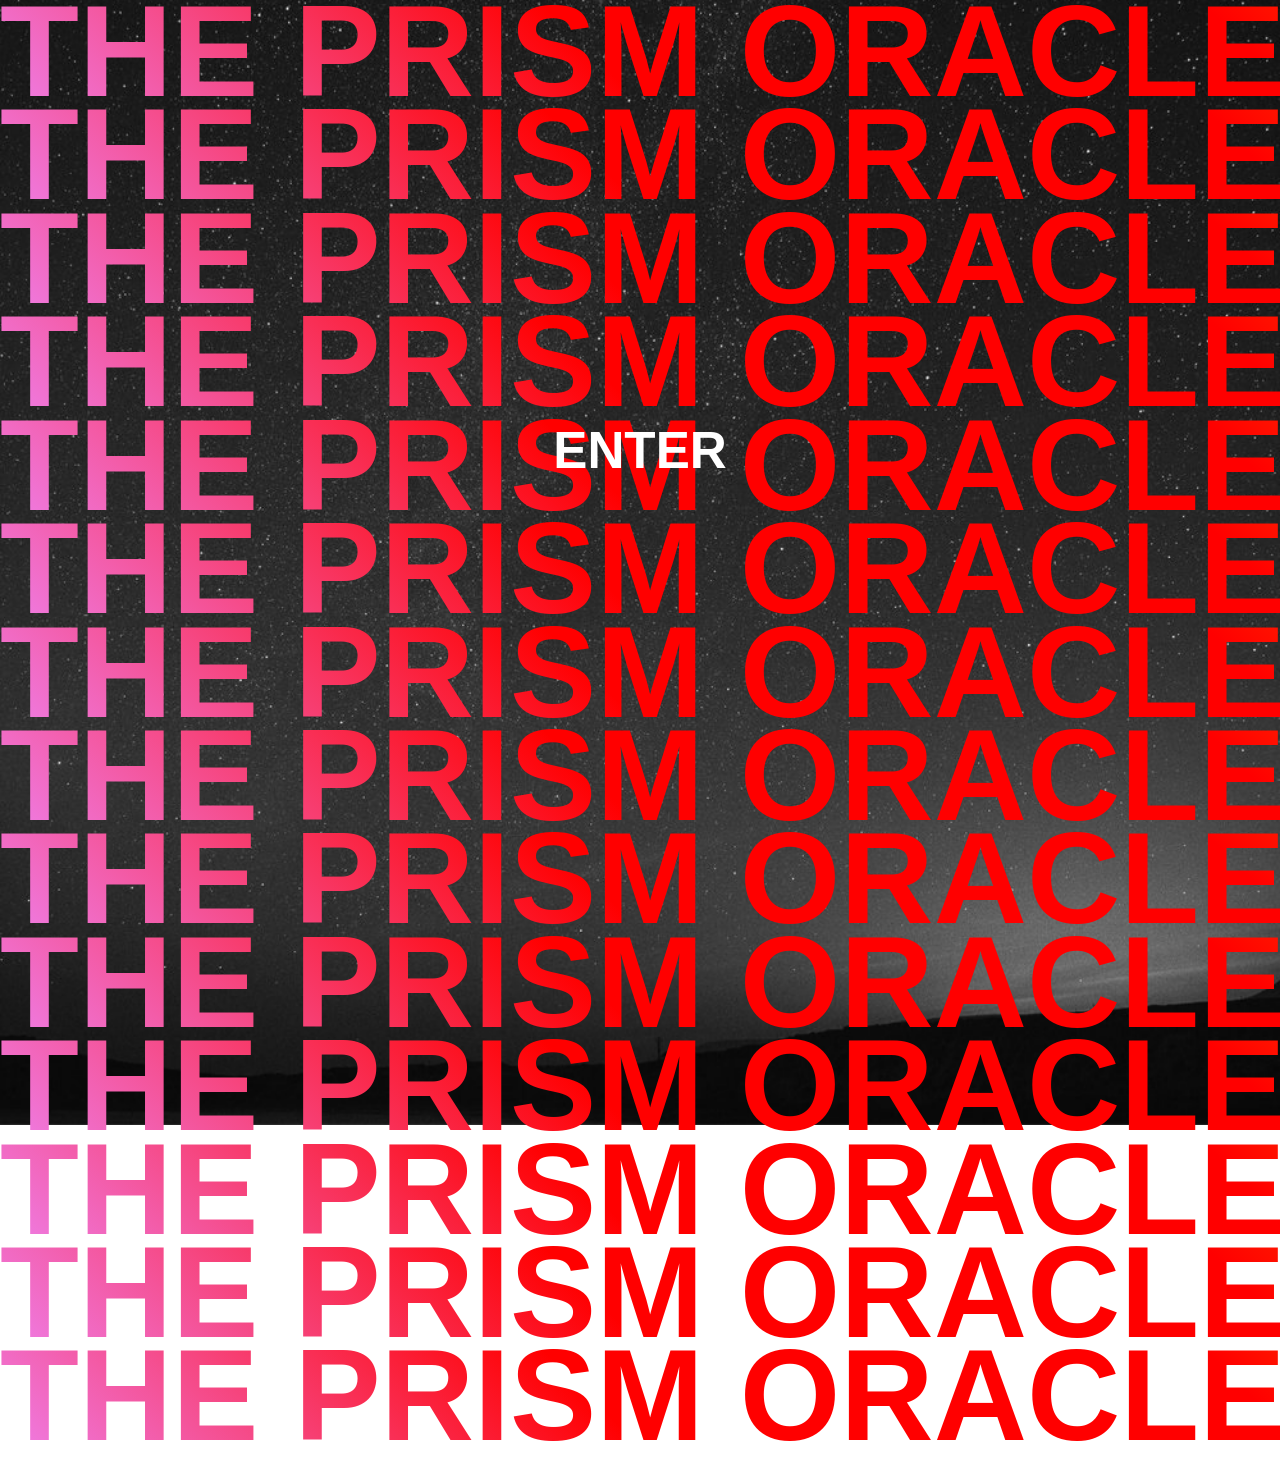
==== index.html @ 6ee27886 "Worked on a ton of stuff since last upload. Moved data to a second .js file, planned on making a sec" ====
<!DOCTYPE html>
<html>
        <head>
            <meta charset="utf-8" />
            <title>The Prism Oracle</title>
            <link rel="icon" href="">
            <link rel="stylesheet" type="text/css" href="./styles.css" />
            <script defer type="text/javascript" src="./src/index.js"></script>
        </head>
            <body>
                <h1 id = 'enter'> ENTER</h1>  
                    <div class = "tessellation-container">   
                        <div class = "scroll-column">
                            <div class="text-column"> 
                                <span class = "text-line">THE PRISM ORACLE</span>
                                <span class = "text-line">THE PRISM ORACLE</span>
                                <span class = "text-line">THE PRISM ORACLE</span>
                                <span class = "text-line">THE PRISM ORACLE</span>
                                <span class = "text-line">THE PRISM ORACLE</span>
                                <span class = "text-line">THE PRISM ORACLE</span>
                                <span class = "text-line">THE PRISM ORACLE</span>
                                <span class = "text-line">THE PRISM ORACLE</span>
                                <span class = "text-line">THE PRISM ORACLE</span>
                                <span class = "text-line">THE PRISM ORACLE</span>
                                <span class = "text-line">THE PRISM ORACLE</span>
                                <span class = "text-line">THE PRISM ORACLE</span>
                                <span class = "text-line">THE PRISM ORACLE</span>
                                <span class = "text-line">THE PRISM ORACLE</span>
                            </div>
                        </div>
                        
                    </div>
                                
                        
                    

                </div>
            </body>

</html>
---- styles.css ----
html, body {
    margin: 0;
    padding: 0;
    
}



body {
    font-family: Arial, Helvetica, sans-serif;
    background-color: white;
    
}


h1 {
    text-align: center;
    font-size: 4vw;
    color: white;
    padding: 0;
    position: fixed; /* or absolute */
    top: 50%; /* center vertically */
    left: 50%; /* center horizontally */
    transform: translate(-50%, -50%); /* perfect centering */
    z-index: 10;
    pointer-events: none;

}


* {
    margin: 0;
    padding: 0;
    box-sizing: border-box;
}
  

  
.text-line {
    width: 100%;
    white-space: nowrap;
    font-size: 10.1vw;
    line-height: .8;
    font-weight: bold;
    background: linear-gradient(45deg,violet,red, red, orange, yellow, green, blue, indigo, violet); /* cannoot figure out this last transition issue*/
    -webkit-background-clip: text;
    background-clip: text;
    color: transparent;
    background-size: 400% auto;  
    animation: rainbow 30s linear infinite;
    text-align: center;
    padding-top: 0;
    
}

@keyframes rainbow {
    0% { background-position: 0% 50% }
    100% { background-position: 400% 50% }
}



#night-sky {
    width: 100%;
    height: 125%;
    object-fit: cover;
    position: fixed;
    top: 0;
    left: 0;
    z-index: -2;  /*puts it behind other content */
}
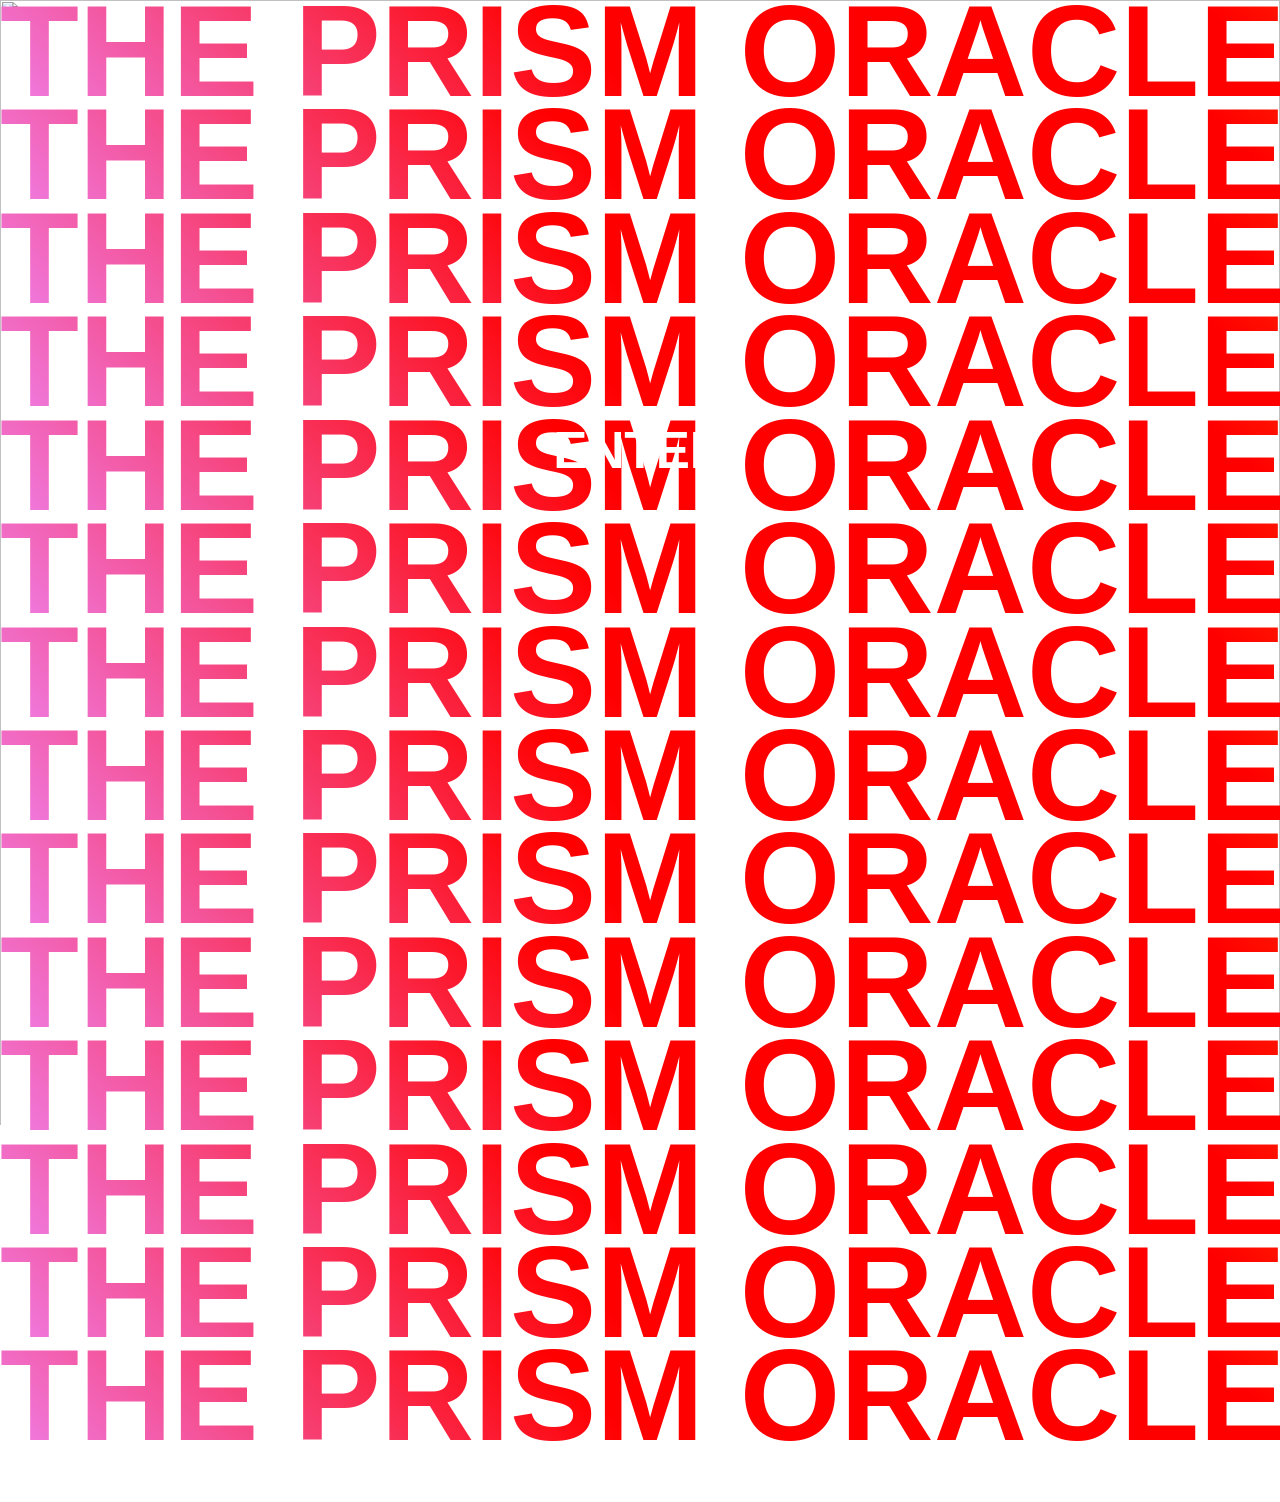
==== commit 74179160: "reorganized , again, my JSON database to accomodate images for each card, refactored my drawCard and" ====
--- a/index.html
+++ b/index.html
@@ -8,7 +8,10 @@
             <script defer type="text/javascript" src="./src/index.js"></script>
         </head>
             <body>
-                <h1 id = 'enter'> ENTER</h1>  
+                <div class="enter-container">
+                    <h1 id="enter">ENTER</h1>
+                    <button class="invisible-button" id="enter-button"></button>
+                </div>  
                     <div class = "tessellation-container">   
                         <div class = "scroll-column">
                             <div class="text-column"> 
@@ -30,7 +33,30 @@
                         </div>
                         
                     </div>
-                                
+                    <div class="spread-container">
+                        <div id="card-1" class="card">
+                            <img class="card-image">
+                            <div class="card-meaning"></div>
+                            <div class="color-meaning"></div>
+                        </div>
+                        
+                    </div>
+                    <div class="spread-container">
+                        <div id="card-2" class="card">
+                            <img class="card-image">
+                            <div class="card-meaning"></div>
+                            <div class="color-meaning"></div>
+                        </div>
+                        
+                    </div>
+                    <div class="spread-container">
+                        <div id="card-3" class="card">
+                            <img class="card-image">
+                            <div class="card-meaning"></div>
+                            <div class="color-meaning"></div>
+                        </div>
+                       
+                    </div>      
                         
                     
 
--- a/styles.css
+++ b/styles.css
@@ -10,24 +10,41 @@
 
 body {
     font-family: Arial, Helvetica, sans-serif;
-    background-color: white;
+    background-color: transparent;
     
 }
 
 
 h1 {
+    font-family: Impact, Haettenschweiler, 'Arial Narrow Bold', sans-serif;
+    
     text-align: center;
     font-size: 4vw;
     color: white;
     padding: 0;
-    position: fixed; /* or absolute */
-    top: 50%; /* center vertically */
-    left: 50%; /* center horizontally */
-    transform: translate(-50%, -50%); /* perfect centering */
-    z-index: 10;
-    pointer-events: none;
+    position: fixed; 
+    top: 50%; 
+    left: 50%; 
+    transform: translate(-50%, -50%);
+    z-index: 100;
 
 }
+
+
+.invisible-button {
+    position: fixed;
+    top: 50%;
+    left: 50%;
+    transform: translate(-50%, -50%);
+    z-index: 1000; /* Make sure it's above everything */
+    background: transparent;
+    border: none;
+    padding: 50px 200px; /* Make the clickable area generous */
+    cursor: pointer;
+}
+
+
+
 
 
 * {
@@ -69,5 +86,5 @@
     position: fixed;
     top: 0;
     left: 0;
-    z-index: -2;  /*puts it behind other content */
+    z-index: -1;
 }
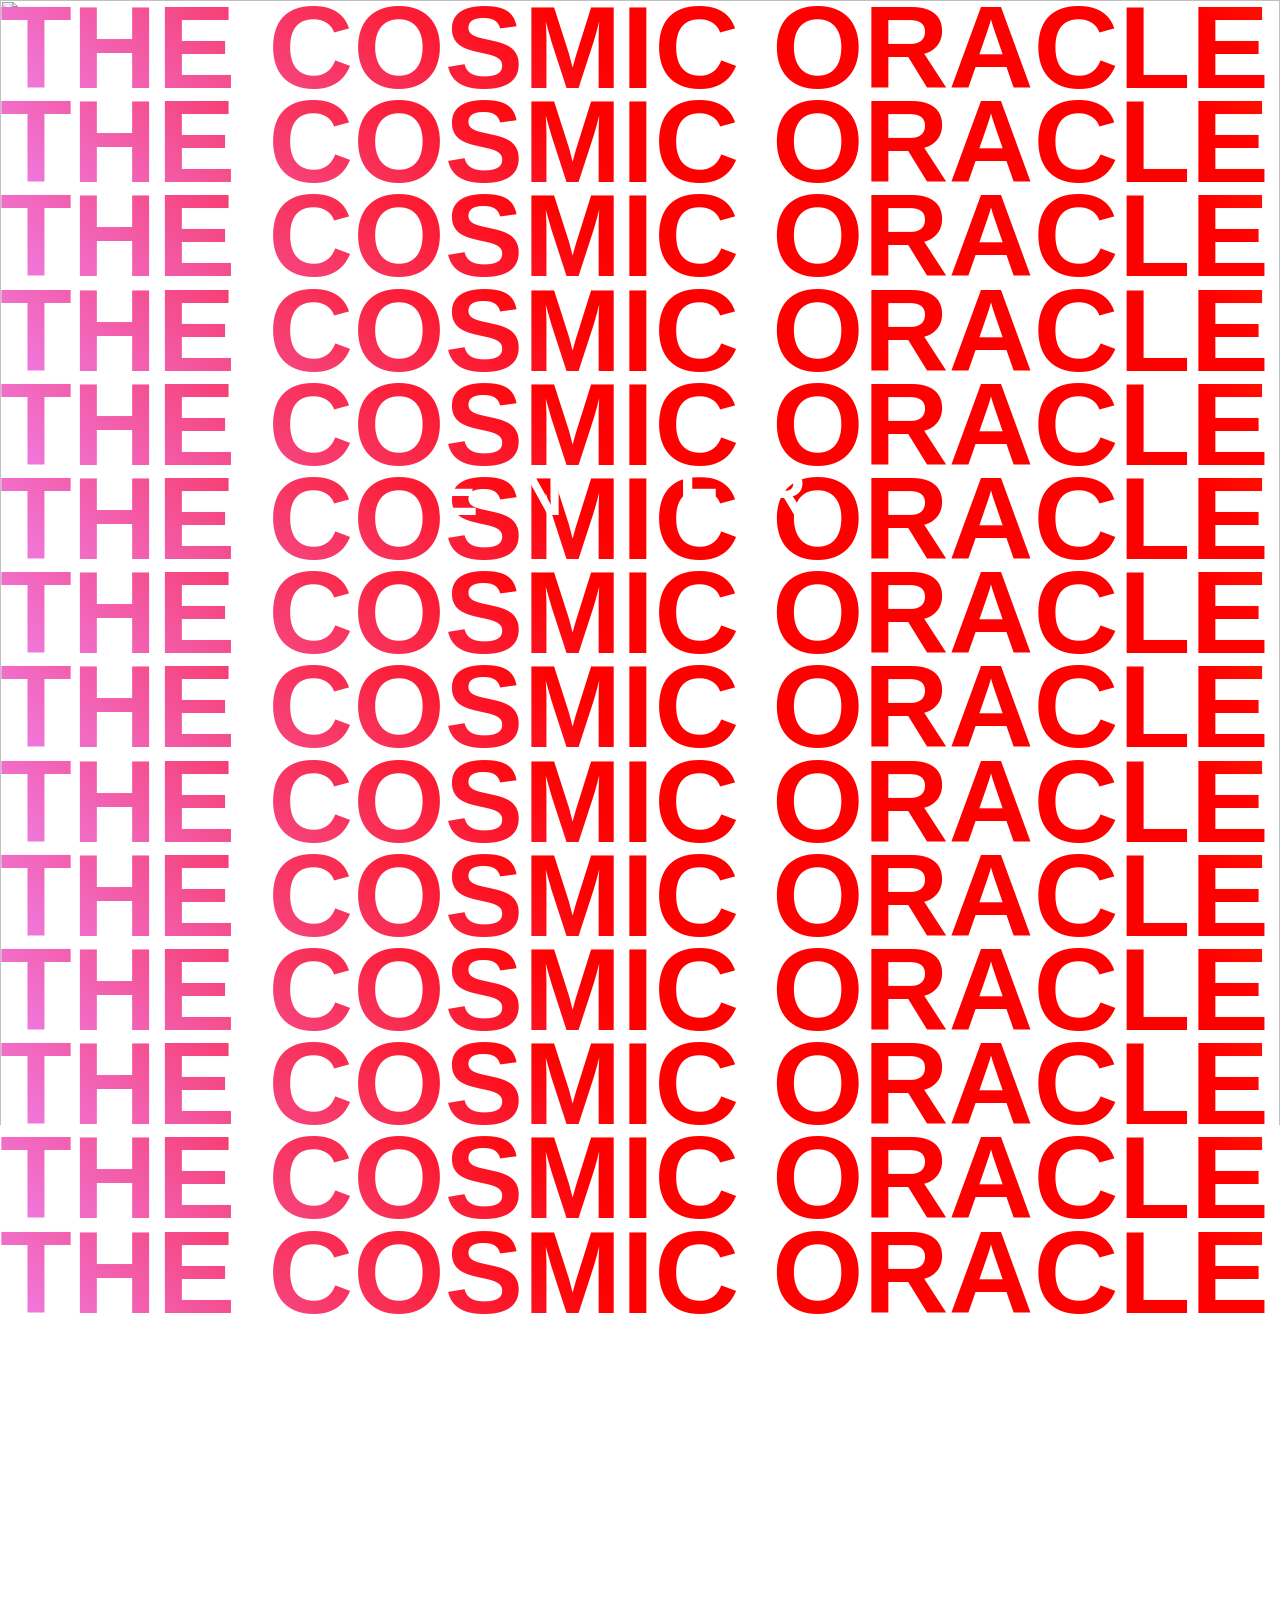
==== commit db63e77f: "Made serious updates to the database, redid the entire thing for a vector fix. Added some CSS stylin" ====
--- a/index.html
+++ b/index.html
@@ -2,7 +2,7 @@
 <html>
         <head>
             <meta charset="utf-8" />
-            <title>The Prism Oracle</title>
+            <title>THE COSMIC ORACLE</title>
             <link rel="icon" href="">
             <link rel="stylesheet" type="text/css" href="./styles.css" />
             <script defer type="text/javascript" src="./src/index.js"></script>
@@ -15,52 +15,53 @@
                     <div class = "tessellation-container">   
                         <div class = "scroll-column">
                             <div class="text-column"> 
-                                <span class = "text-line">THE PRISM ORACLE</span>
-                                <span class = "text-line">THE PRISM ORACLE</span>
-                                <span class = "text-line">THE PRISM ORACLE</span>
-                                <span class = "text-line">THE PRISM ORACLE</span>
-                                <span class = "text-line">THE PRISM ORACLE</span>
-                                <span class = "text-line">THE PRISM ORACLE</span>
-                                <span class = "text-line">THE PRISM ORACLE</span>
-                                <span class = "text-line">THE PRISM ORACLE</span>
-                                <span class = "text-line">THE PRISM ORACLE</span>
-                                <span class = "text-line">THE PRISM ORACLE</span>
-                                <span class = "text-line">THE PRISM ORACLE</span>
-                                <span class = "text-line">THE PRISM ORACLE</span>
-                                <span class = "text-line">THE PRISM ORACLE</span>
-                                <span class = "text-line">THE PRISM ORACLE</span>
+                                <span class = "text-line">THE COSMIC ORACLE</span>
+                                <span class = "text-line">THE COSMIC ORACLE</span>
+                                <span class = "text-line">THE COSMIC ORACLE</span>
+                                <span class = "text-line">THE COSMIC ORACLE</span>
+                                <span class = "text-line">THE COSMIC ORACLE</span>
+                                <span class = "text-line">THE COSMIC ORACLE</span>
+                                <span class = "text-line">THE COSMIC ORACLE</span>
+                                <span class = "text-line">THE COSMIC ORACLE</span>
+                                <span class = "text-line">THE COSMIC ORACLE</span>
+                                <span class = "text-line">THE COSMIC ORACLE</span>
+                                <span class = "text-line">THE COSMIC ORACLE</span>
+                                <span class = "text-line">THE COSMIC ORACLE</span>
+                                <span class = "text-line">THE COSMIC ORACLE</span>
+                                <span class = "text-line">THE COSMIC ORACLE</span>
                             </div>
+                        </div> 
+                    </div>
+                <div id="outer-spread-container">
+                    <div class="spread-container">
+                        <div class="card-1-back">
+                            <img class="card-1-image">
                         </div>
-                        
                     </div>
                     <div class="spread-container">
-                        <div id="card-1" class="card">
-                            <img class="card-image">
-                            <div class="card-meaning"></div>
-                            <div class="color-meaning"></div>
+                        <div  class="card-2-back">
+                            <img class="card-2-image">
                         </div>
-                        
                     </div>
                     <div class="spread-container">
-                        <div id="card-2" class="card">
-                            <img class="card-image">
-                            <div class="card-meaning"></div>
-                            <div class="color-meaning"></div>
+                        <div  class="card-3-back">
+                            <img class="card-3-image">
                         </div>
-                        
+                    </div> 
+                </div>
+                    <div class="card-1-meaning">
+                        <p></p>
                     </div>
-                    <div class="spread-container">
-                        <div id="card-3" class="card">
-                            <img class="card-image">
-                            <div class="card-meaning"></div>
-                            <div class="color-meaning"></div>
-                        </div>
-                       
-                    </div>      
-                        
+                    <div class="card-2-meaning">
+                        <p></p>
+                    </div>
+                    <div class="card-3-meaning">
+                        <p></p>
+                    </div>
+                    <div class="color-meaning">
+                        <p></p>
+                    </div>    
                     
-
-                </div>
             </body>
 
 </html>
--- a/styles.css
+++ b/styles.css
@@ -17,9 +17,9 @@
 
 h1 {
     font-family: Impact, Haettenschweiler, 'Arial Narrow Bold', sans-serif;
-    
+    letter-spacing: 3vw;
     text-align: center;
-    font-size: 4vw;
+    font-size: 5vw;
     color: white;
     padding: 0;
     position: fixed; 
@@ -35,11 +35,11 @@
     position: fixed;
     top: 50%;
     left: 50%;
-    transform: translate(-50%, -50%);
+    transform: translate(-54%, -20%);
     z-index: 1000; /* Make sure it's above everything */
     background: transparent;
     border: none;
-    padding: 50px 200px; /* Make the clickable area generous */
+    padding: 75px 250px; /* Make the clickable area generous */
     cursor: pointer;
 }
 
@@ -47,18 +47,14 @@
 
 
 
-* {
-    margin: 0;
-    padding: 0;
-    box-sizing: border-box;
-}
+
   
 
   
 .text-line {
     width: 100%;
     white-space: nowrap;
-    font-size: 10.1vw;
+    font-size: 9.2vw;
     line-height: .8;
     font-weight: bold;
     background: linear-gradient(45deg,violet,red, red, orange, yellow, green, blue, indigo, violet); /* cannoot figure out this last transition issue*/
@@ -77,6 +73,79 @@
     100% { background-position: 400% 50% }
 }
 
+#outer-spread-container{
+    width: 100%;
+    display: flex;
+    justify-content: center;
+    align-items: center;
+    text-align: center;
+    top: 50%; 
+    left: 50%; 
+    transform: translate(-3%, 0%);
+    
+
+    
+}
+
+.spread-container {
+    padding: 20px;
+    width: 15%;
+    margin: 50px;
+    margin-top: 10vh;
+    display: inline-block;
+    
+    
+}
+
+
+
+
+.card-1-meaning, .card-2-meaning, .card-3-meaning{
+    font-size: 14pt;
+    text-align: left;
+    font-family: helvetica;
+    margin: 10px;
+    padding: 10px;
+    max-width: 60vw;
+/*     margin-left: 10vw; */
+    margin-top: 3vh;
+    color: white;
+    letter-spacing: 3px;
+    text-wrap: wrap;
+    line-height: 28px;
+    top: 50%; 
+    left: 50%; 
+    transform: translate(27%, 0%);
+    
+    
+}
+    
+    
+    
+
+
+.color-meaning {
+    font-size: 14pt;
+    text-align: left;
+    font-family: helvetica;
+    margin: 5px;
+    padding: 10px;
+    margin-top: 3vh;
+    max-width: 60vw;
+    margin-left: 9vw;
+    color: white;
+    letter-spacing: 3px;
+    text-wrap: wrap;
+    line-height: 28px;
+    top: 50%; 
+    left: 50%; 
+    transform: translate(13%, 0%);
+    z-index: 100;
+   
+    
+
+
+}
 
 
 #night-sky {
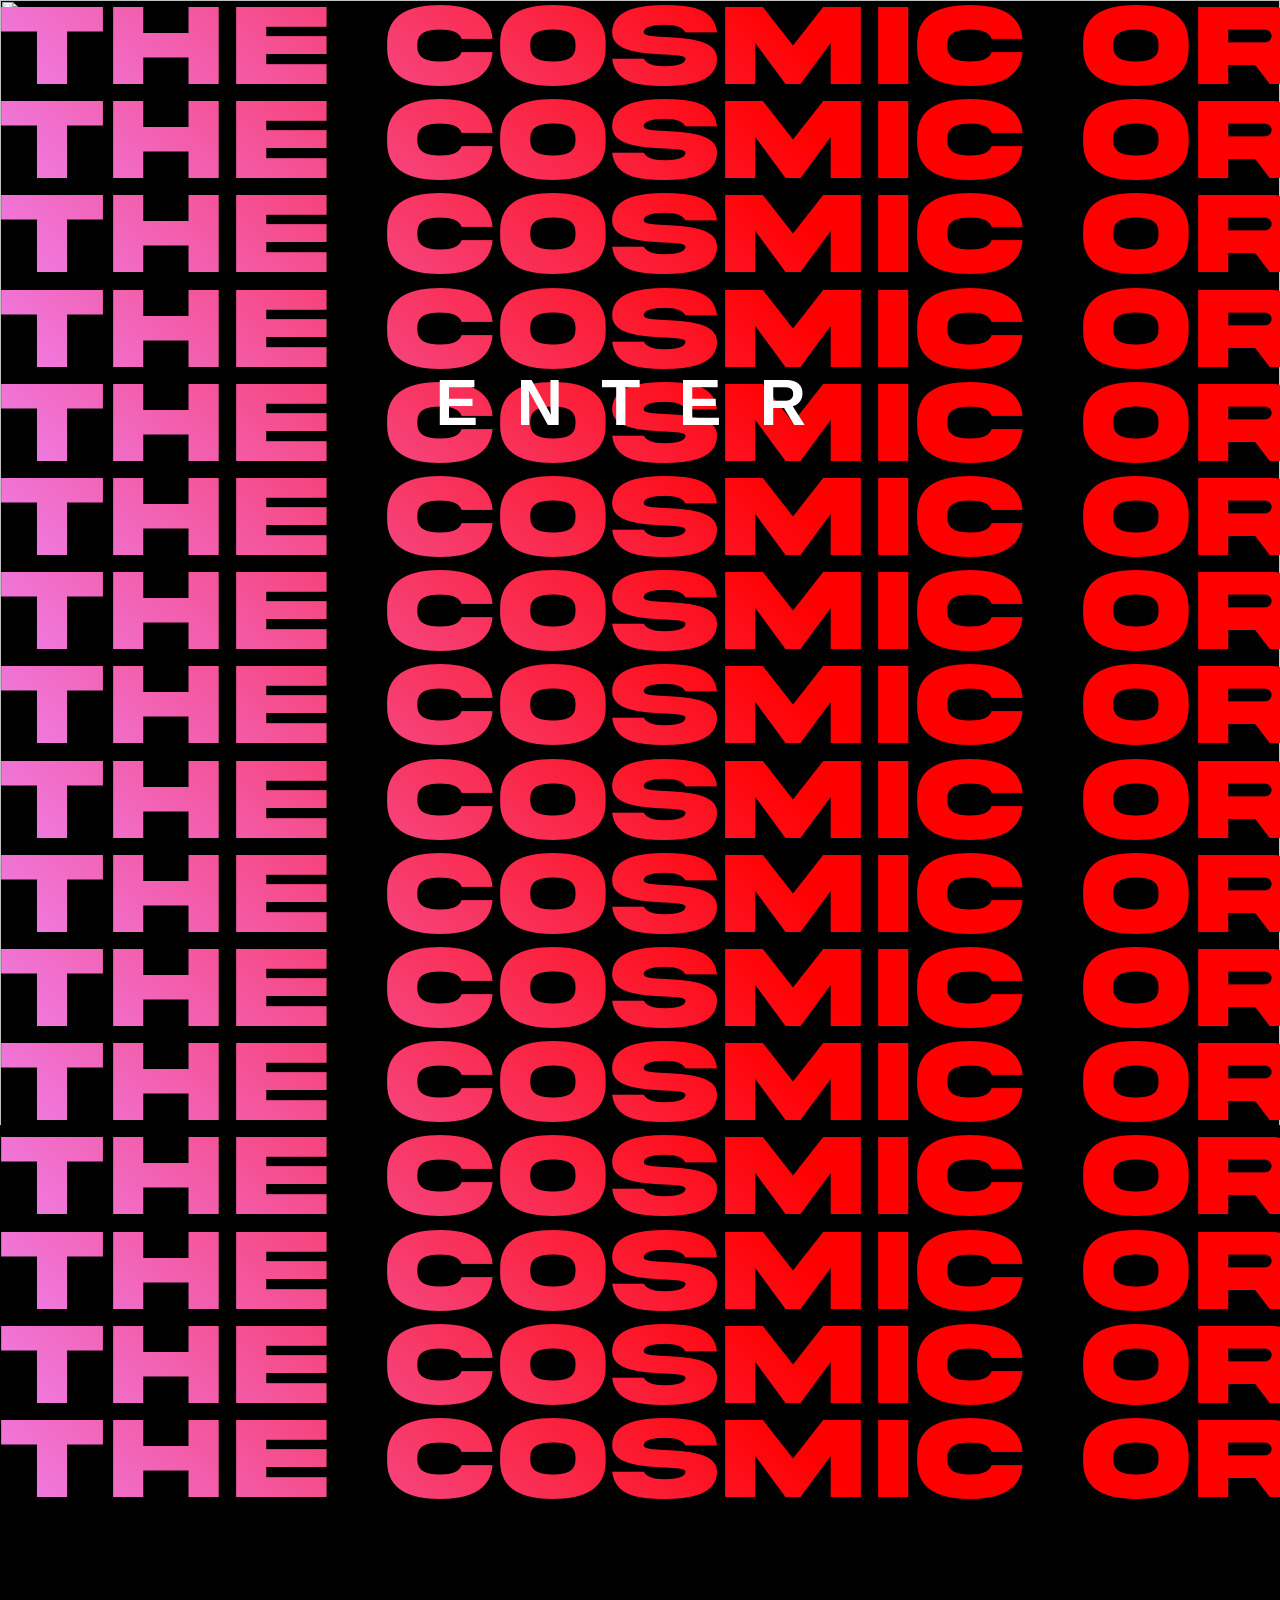
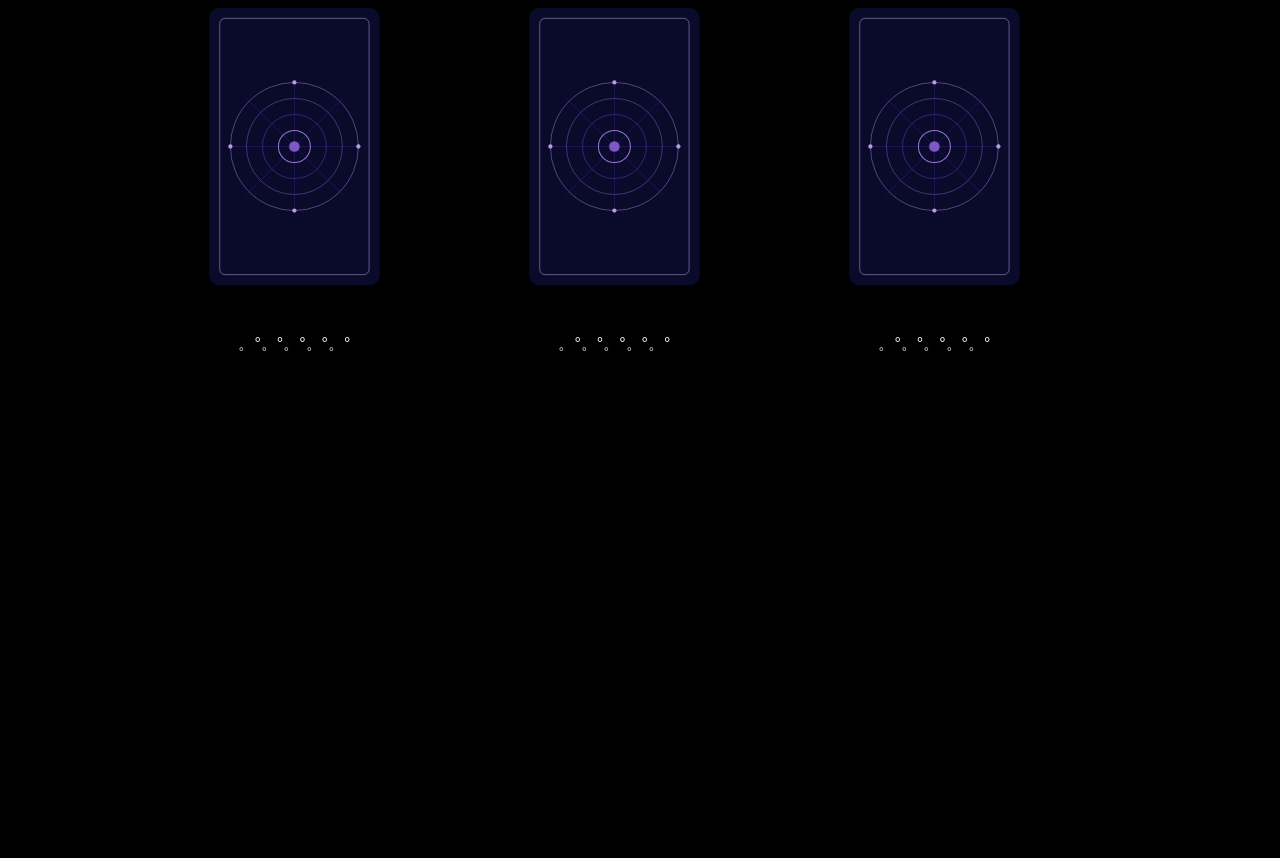
==== commit 966320ce: "Captains log: Holy moly claude just almost perma-bricked my site. I have done a lot of stuff. Made m" ====
--- a/index.html
+++ b/index.html
@@ -6,6 +6,7 @@
             <link rel="icon" href="">
             <link rel="stylesheet" type="text/css" href="./styles.css" />
             <script defer type="text/javascript" src="./src/index.js"></script>
+            <script src="https://html2canvas.hertzen.com/dist/html2canvas.min.js"></script>
         </head>
             <body>
                 <div class="enter-container">
@@ -29,39 +30,49 @@
                                 <span class = "text-line">THE COSMIC ORACLE</span>
                                 <span class = "text-line">THE COSMIC ORACLE</span>
                                 <span class = "text-line">THE COSMIC ORACLE</span>
+                                <span class = "text-line">THE COSMIC ORACLE</span>
+                                <span class = "text-line">THE COSMIC ORACLE</span> 
                             </div>
                         </div> 
                     </div>
                 <div id="outer-spread-container">
                     <div class="spread-container">
-                        <div class="card-1-back">
-                            <img class="card-1-image">
-                        </div>
+                        <div id ="card-1-back"></div>
+                            <div class="card-1">
+                                <img class="card-1-image">
+                            </div>
+                        
                     </div>
                     <div class="spread-container">
-                        <div  class="card-2-back">
-                            <img class="card-2-image">
-                        </div>
+                        <div id="card-2-back"></div>
+                            <div  class="card-2">
+                                <img class="card-2-image">
+                            </div>
+                        
                     </div>
                     <div class="spread-container">
-                        <div  class="card-3-back">
-                            <img class="card-3-image">
-                        </div>
-                    </div> 
+                        <div id="card-3-back"></div>
+                            <div  class="card-3">
+                                <img class="card-3-image">
+                            </div>
+                    </div>    
                 </div>
-                    <div class="card-1-meaning">
-                        <p></p>
-                    </div>
-                    <div class="card-2-meaning">
-                        <p></p>
-                    </div>
-                    <div class="card-3-meaning">
-                        <p></p>
-                    </div>
-                    <div class="color-meaning">
-                        <p></p>
-                    </div>    
+                    <div class="card-number-1"></div>
+                        <div class="card-1-meaning"> </div>
                     
+                    <div class="card-number-2"></div>
+                        <div class="card-2-meaning"></div>
+                    
+                    <div class="card-number-3"></div>
+                        <div class="card-3-meaning"></div>
+                    
+                        <div class="color-meaning"></div>    
+                <div class="form-container">
+                    <form id="screenshotForm">
+                        <input type="text" id="filename" placeholder="Enter Name" required>
+                        <button type="submit">Capture and Download</button>
+                    </form>
+                </div>
             </body>
 
 </html>
--- a/styles.css
+++ b/styles.css
@@ -10,9 +10,23 @@
 
 body {
     font-family: Arial, Helvetica, sans-serif;
-    background-color: transparent;
-    
-}
+    background-color: black;
+    padding-bottom: 200px;
+    
+}
+
+
+
+@font-face {
+    font-family: "Akira-Extended-Demo";  /* name it whatever you want */
+    src: url("./fonts/Akira Expanded Demo.otf") format("opentype");
+  }
+
+
+.Akira-Extended-Demo{
+    font-family: "Akira-Extended-Demo", sans-serif; 
+}
+
 
 
 h1 {
@@ -23,7 +37,7 @@
     color: white;
     padding: 0;
     position: fixed; 
-    top: 50%; 
+    top: 40%; 
     left: 50%; 
     transform: translate(-50%, -50%);
     z-index: 100;
@@ -33,7 +47,7 @@
 
 .invisible-button {
     position: fixed;
-    top: 50%;
+    top: 40%;
     left: 50%;
     transform: translate(-54%, -20%);
     z-index: 1000; /* Make sure it's above everything */
@@ -41,17 +55,13 @@
     border: none;
     padding: 75px 250px; /* Make the clickable area generous */
     cursor: pointer;
-}
-
-
-
-
-
-
-  
-
-  
+    
+}
+
+
+
 .text-line {
+    font-family: "Akira-Extended-Demo", sans-serif;
     width: 100%;
     white-space: nowrap;
     font-size: 9.2vw;
@@ -65,6 +75,7 @@
     animation: rainbow 30s linear infinite;
     text-align: center;
     padding-top: 0;
+    z-index: 10;
     
 }
 
@@ -72,6 +83,13 @@
     0% { background-position: 0% 50% }
     100% { background-position: 400% 50% }
 }
+
+
+
+.text-below{
+    color: white;
+}
+
 
 #outer-spread-container{
     width: 100%;
@@ -81,33 +99,58 @@
     text-align: center;
     top: 50%; 
     left: 50%; 
-    transform: translate(-3%, 0%);
+    transform: translate(-2%, 0%);
     
 
     
 }
 
 .spread-container {
-    padding: 20px;
+    position:relative;
+    padding: 0px;
     width: 15%;
-    margin: 50px;
+    margin: 5vw;
     margin-top: 10vh;
     display: inline-block;
     
     
 }
 
-
+.card-vanish{
+    display: none;
+    transition: 0.5s ease;
+}
+
+.card-number-1, .card-number-2, .card-number-3{
+    color: white;
+    text-align: left;
+    margin-top: 2%;
+    margin-left: 18%;
+    font-size: 14pt;
+    margin-bottom: -1%;
+}
+
+.card-number-2 {
+    margin-left: 46%;
+}
+
+.card-number-3 {
+    margin-left: 74%;
+}
+
+
+[class^="card-"] {
+    transition: transform 0.5s ease;
+}
 
 
 .card-1-meaning, .card-2-meaning, .card-3-meaning{
     font-size: 14pt;
     text-align: left;
     font-family: helvetica;
-    margin: 10px;
-    padding: 10px;
+    padding: 0px;
     max-width: 60vw;
-/*     margin-left: 10vw; */
+    margin-left: 10vw;
     margin-top: 3vh;
     color: white;
     letter-spacing: 3px;
@@ -115,24 +158,22 @@
     line-height: 28px;
     top: 50%; 
     left: 50%; 
-    transform: translate(27%, 0%);
-    
-    
-}
-    
-    
-    
-
+    transform: translate(13%, 0%);
+    z-index: 100;
+    border-radius: 20px;
+    transition:  0.5s ease;
+       
+}
+    
 
 .color-meaning {
     font-size: 14pt;
     text-align: left;
     font-family: helvetica;
-    margin: 5px;
-    padding: 10px;
+    padding: 0px;
     margin-top: 3vh;
     max-width: 60vw;
-    margin-left: 9vw;
+    margin-left: 10vw;
     color: white;
     letter-spacing: 3px;
     text-wrap: wrap;
@@ -141,10 +182,53 @@
     left: 50%; 
     transform: translate(13%, 0%);
     z-index: 100;
+    transition:  0.5s ease;
+
+}
+
+.elementColors{
+    border-radius: 20px;
+
+}
+
+
+.form-container{
+    visibility: hidden;
+}
+
+.form-visible{
+    visibility: visible;
+}
+
+
+#screenshotForm{
+    text-align: center;
+    padding: 90px;
+    
+}
+    
    
-    
-
-
+
+input[type=text] {
+    padding:5px; 
+    border:2px solid rgba(0, 0, 0, 0.02); 
+    -webkit-border-radius: 5px;
+    border-radius: 5px;
+    background: rgba(0, 0, 0, 0.4);
+    color: white;
+    text-align: center;
+}
+
+
+button[type=submit] {
+    padding:5px 15px; 
+    background:rgba(0, 0, 0, 0.5); 
+    border:0 none;
+    cursor:pointer;
+    -webkit-border-radius: 5px;
+    border-radius: 5px;
+    color: white;
+    
 }
 
 
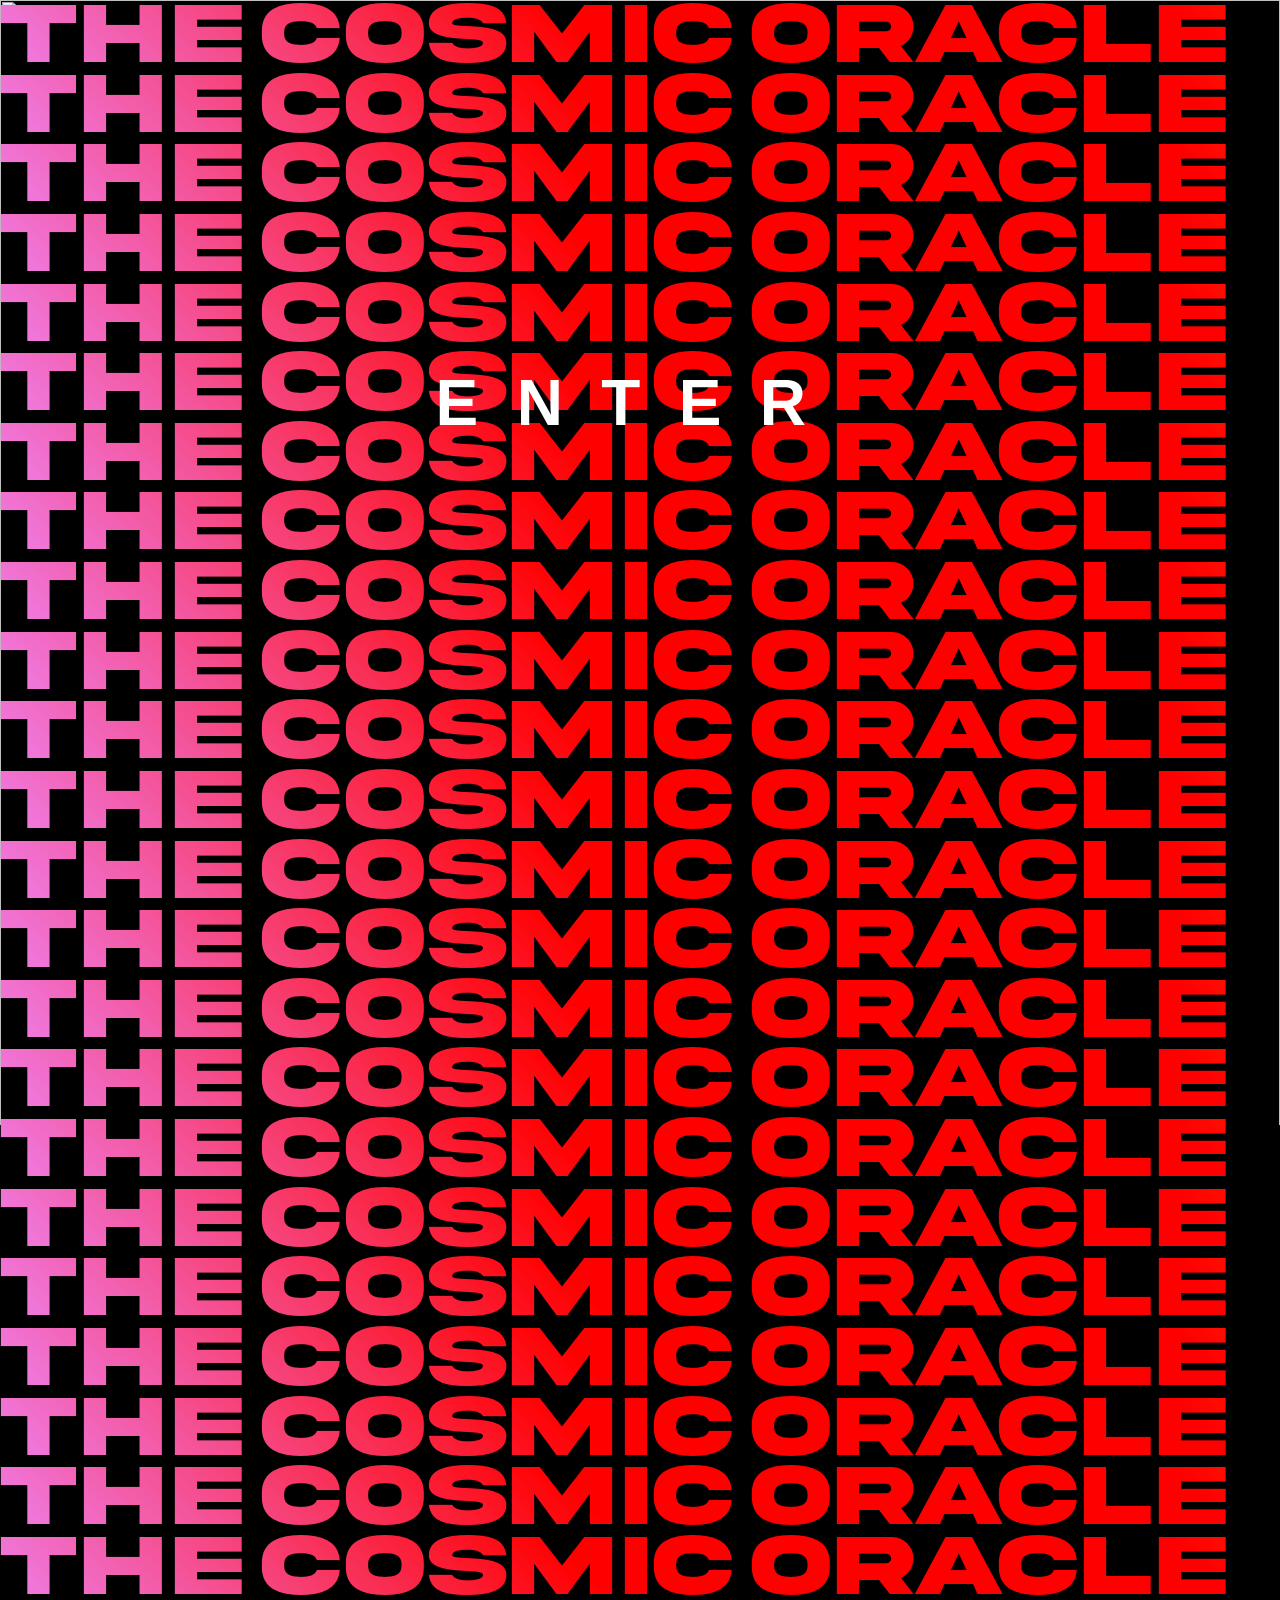
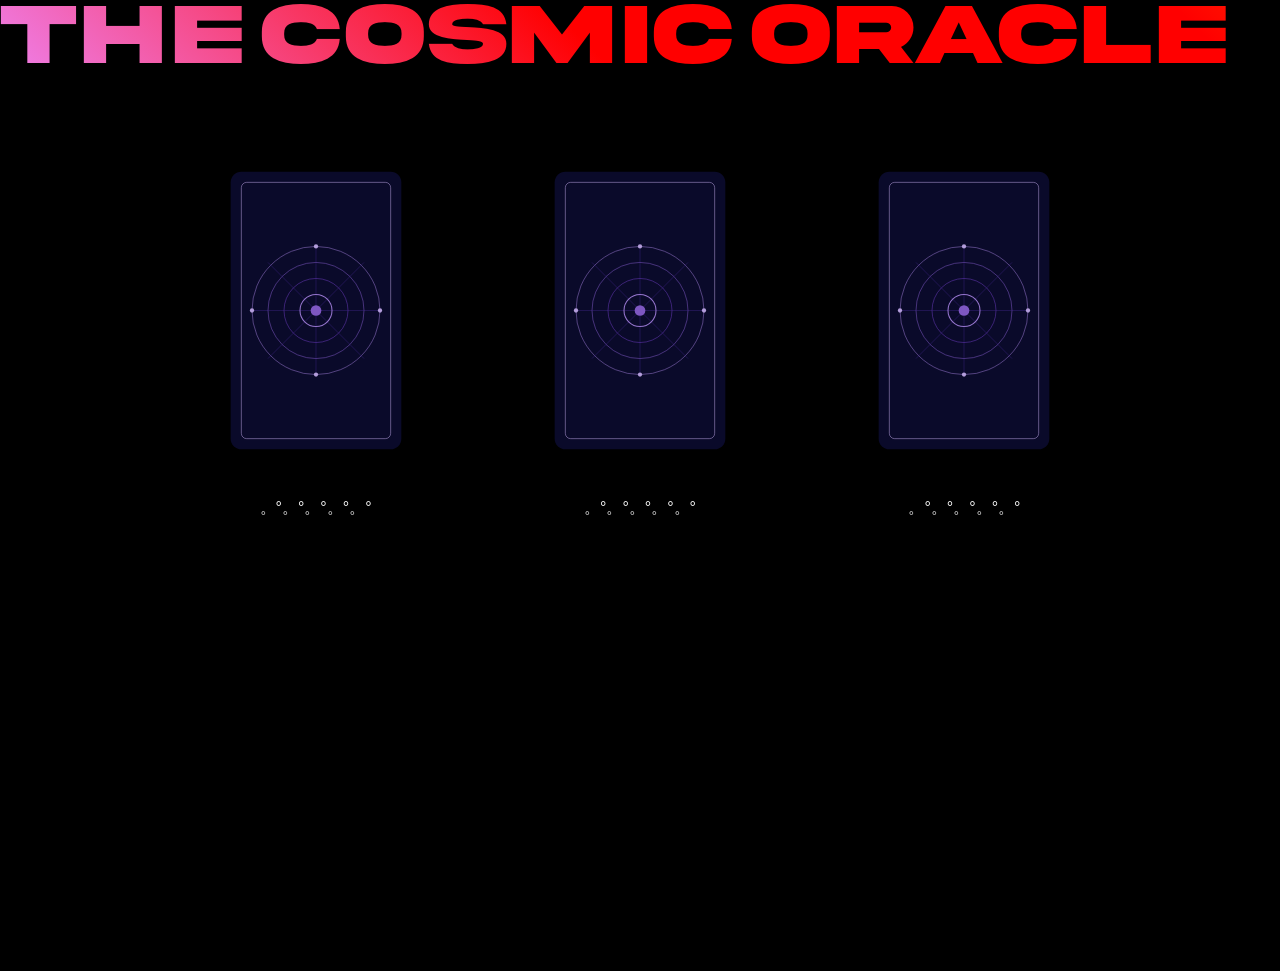
==== commit dcf9db4a: "some last minue tweaks, mostly trying to figure out how to keep the div's from jumping around during" ====
--- a/index.html
+++ b/index.html
@@ -32,46 +32,58 @@
                                 <span class = "text-line">THE COSMIC ORACLE</span>
                                 <span class = "text-line">THE COSMIC ORACLE</span>
                                 <span class = "text-line">THE COSMIC ORACLE</span> 
+                                <span class = "text-line">THE COSMIC ORACLE</span>
+                                <span class = "text-line">THE COSMIC ORACLE</span>
+                                <span class = "text-line">THE COSMIC ORACLE</span>
+                                <span class = "text-line">THE COSMIC ORACLE</span>
+                                <span class = "text-line">THE COSMIC ORACLE</span>
+                                <span class = "text-line">THE COSMIC ORACLE</span>
+                                <span class = "text-line">THE COSMIC ORACLE</span>
+                                <span class = "text-line">THE COSMIC ORACLE</span> 
                             </div>
                         </div> 
                     </div>
-                <div id="outer-spread-container">
-                    <div class="spread-container">
-                        <div id ="card-1-back"></div>
-                            <div class="card-1">
-                                <img class="card-1-image">
-                            </div>
+                <div class = entire-reading>
+                    <div id="outer-spread-container">
+                        <div class="spread-container">
+                            <div id ="card-1-back"></div>
+                                <div class="card-1">
+                                    <img class="card-1-image">
+                                </div>
+                            
+                        </div>
+                        <div class="spread-container">
+                            <div id="card-2-back"></div>
+                                <div  class="card-2">
+                                    <img class="card-2-image">
+                                </div>
+                            
+                        </div>
+                        <div class="spread-container">
+                            <div id="card-3-back"></div>
+                                <div  class="card-3">
+                                    <img class="card-3-image">
+                                </div>
+                        </div>    
+                    </div>
+                        <div class="meanings-container">
+                        <div class="card-number-1"></div>
+                            <div class="card-1-meaning"> </div>
                         
+                        <div class="card-number-2"></div>
+                            <div class="card-2-meaning"></div>
+                        
+                        <div class="card-number-3"></div>
+                            <div class="card-3-meaning"></div>
+                        
+                            <div class="color-meaning"></div>  
+                        </div>
+                    <div class="form-container">
+                        <form id="screenshotForm">
+                            <input type="text" id="filename" placeholder="Enter Name" required>
+                            <button type="submit">Capture and Download</button>
+                        </form>
                     </div>
-                    <div class="spread-container">
-                        <div id="card-2-back"></div>
-                            <div  class="card-2">
-                                <img class="card-2-image">
-                            </div>
-                        
-                    </div>
-                    <div class="spread-container">
-                        <div id="card-3-back"></div>
-                            <div  class="card-3">
-                                <img class="card-3-image">
-                            </div>
-                    </div>    
-                </div>
-                    <div class="card-number-1"></div>
-                        <div class="card-1-meaning"> </div>
-                    
-                    <div class="card-number-2"></div>
-                        <div class="card-2-meaning"></div>
-                    
-                    <div class="card-number-3"></div>
-                        <div class="card-3-meaning"></div>
-                    
-                        <div class="color-meaning"></div>    
-                <div class="form-container">
-                    <form id="screenshotForm">
-                        <input type="text" id="filename" placeholder="Enter Name" required>
-                        <button type="submit">Capture and Download</button>
-                    </form>
                 </div>
             </body>
 
--- a/styles.css
+++ b/styles.css
@@ -11,7 +11,10 @@
 body {
     font-family: Arial, Helvetica, sans-serif;
     background-color: black;
-    padding-bottom: 200px;
+    
+    position: absolute;
+    width: 100%;
+    height: 100%;
     
 }
 
@@ -64,9 +67,10 @@
     font-family: "Akira-Extended-Demo", sans-serif;
     width: 100%;
     white-space: nowrap;
-    font-size: 9.2vw;
+    font-size: 6.8vw;
     line-height: .8;
     font-weight: bold;
+    word-spacing: -25px;
     background: linear-gradient(45deg,violet,red, red, orange, yellow, green, blue, indigo, violet); /* cannoot figure out this last transition issue*/
     -webkit-background-clip: text;
     background-clip: text;
@@ -91,15 +95,22 @@
 }
 
 
+.entire-reading {
+    position: relative;
+    width: 100%;
+    min-height: 100vh; /* Ensure minimum height */
+}
+
+
 #outer-spread-container{
     width: 100%;
-    display: flex;
     justify-content: center;
     align-items: center;
     text-align: center;
     top: 50%; 
     left: 50%; 
-    transform: translate(-2%, 0%);
+    transform: translate(0%, 0%);
+    margin-bottom: 2rem; /* Space for meanings */
     
 
     
@@ -116,26 +127,34 @@
     
 }
 
+.card-back{
+    opacity: 1;
+    transition: opacity 1s ease;
+}
 .card-vanish{
-    display: none;
-    transition: 0.5s ease;
+    position: absolute;
+    visibility: hidden;
+    pointer-events: none;
+    opacity: 0;
+   
+      
 }
 
 .card-number-1, .card-number-2, .card-number-3{
     color: white;
     text-align: left;
     margin-top: 2%;
-    margin-left: 18%;
+    margin-left: 21%;
     font-size: 14pt;
     margin-bottom: -1%;
 }
 
 .card-number-2 {
-    margin-left: 46%;
+    margin-left: 48%;
 }
 
 .card-number-3 {
-    margin-left: 74%;
+    margin-left: 76%;
 }
 
 
@@ -144,25 +163,28 @@
 }
 
 
-.card-1-meaning, .card-2-meaning, .card-3-meaning{
+.meanings-container {
+    width: 80%;  /* Match your desired width */
+    margin: 0 auto;
+    position: relative;
+}
+
+
+/* Modify meanings to use more stable positioning */
+.card-1-meaning, .card-2-meaning, .card-3-meaning {
     font-size: 14pt;
     text-align: left;
     font-family: helvetica;
-    padding: 0px;
+    padding: 1rem;
     max-width: 60vw;
-    margin-left: 10vw;
-    margin-top: 3vh;
+    margin: 3vh auto; /* Center horizontally */
     color: white;
     letter-spacing: 3px;
-    text-wrap: wrap;
     line-height: 28px;
-    top: 50%; 
-    left: 50%; 
-    transform: translate(13%, 0%);
-    z-index: 100;
     border-radius: 20px;
-    transition:  0.5s ease;
-       
+    transition: 0.5s ease;
+    position: relative; /* Remove absolute positioning */
+    transform: none; /* Remove transform */
 }
     
 
@@ -173,7 +195,7 @@
     padding: 0px;
     margin-top: 3vh;
     max-width: 60vw;
-    margin-left: 10vw;
+    margin-left: 11.5vw;
     color: white;
     letter-spacing: 3px;
     text-wrap: wrap;
@@ -192,18 +214,24 @@
 }
 
 
-.form-container{
+.form-container {
     visibility: hidden;
-}
-
-.form-visible{
+    height: 100px;  /* Set explicit height based on your form's size */
+    margin-top: 2rem;
+    opacity: 0;
+    transition: opacity 0.5s ease;
+}
+
+.form-visible {
     visibility: visible;
+    opacity: 1;
 }
 
 
 #screenshotForm{
     text-align: center;
-    padding: 90px;
+    padding: 50px;
+    
     
 }
     
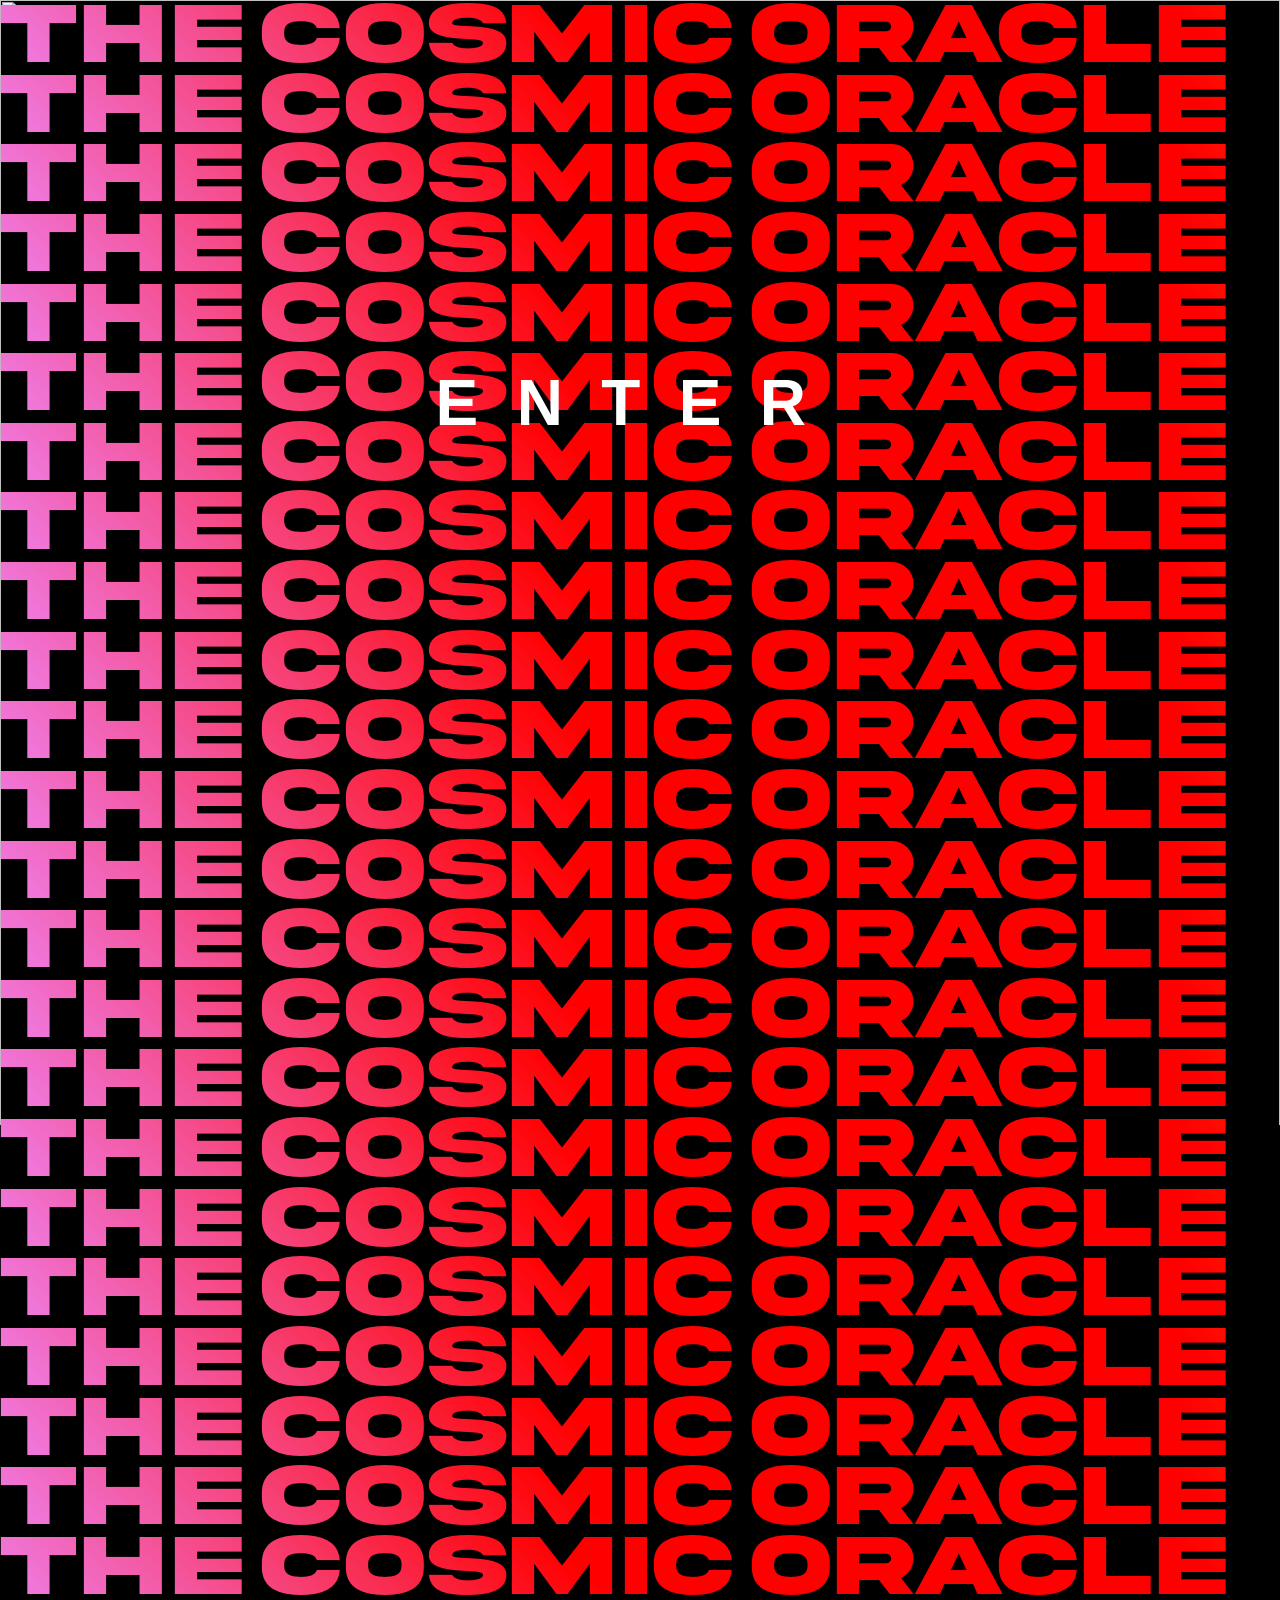
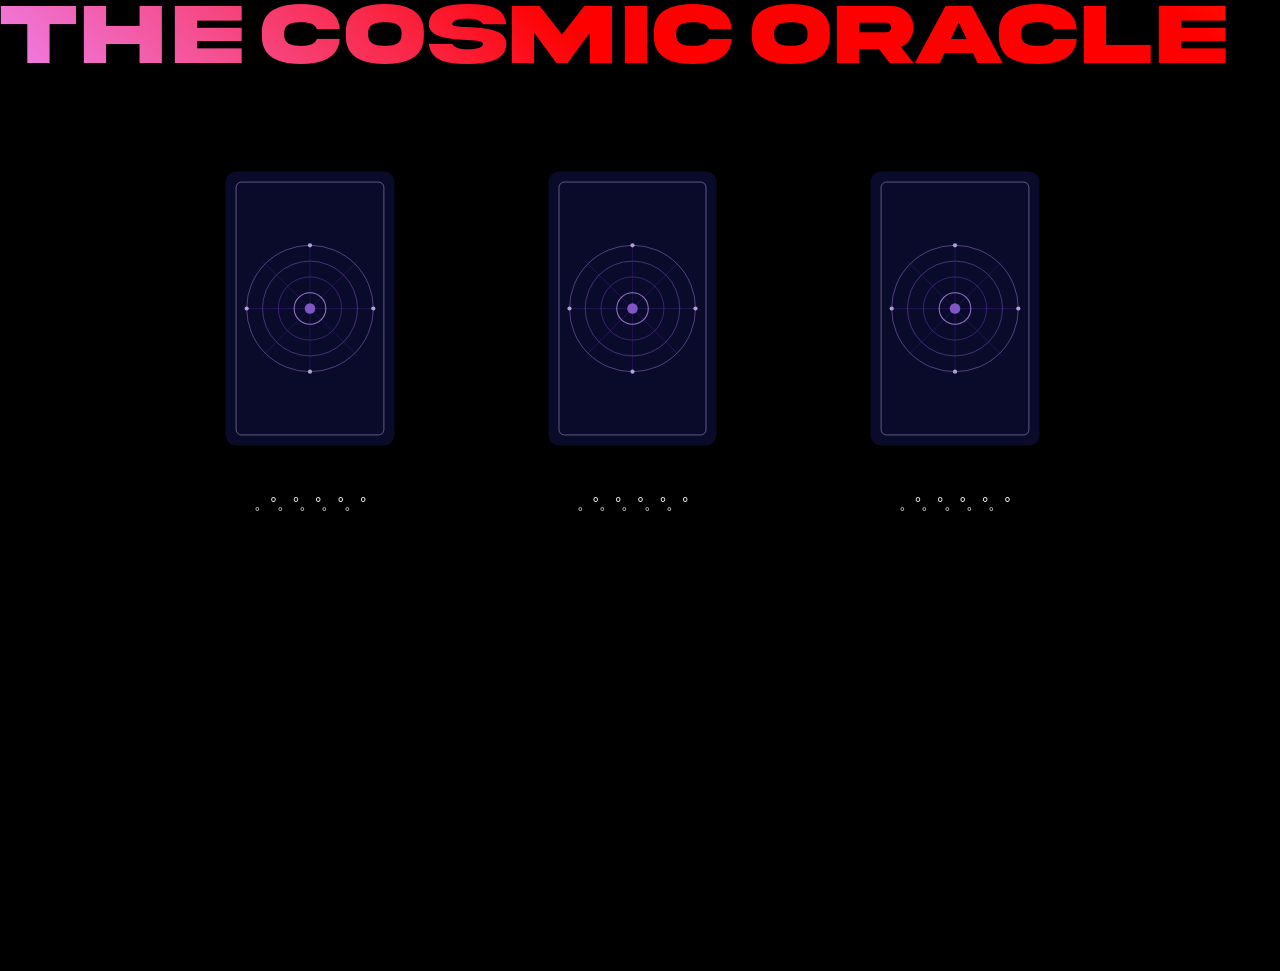
==== commit 9299f6cf: "Managed to fix the second jump, still stuck on the 3rd one. It seems to be cause by the third color " ====
--- a/index.html
+++ b/index.html
@@ -43,40 +43,45 @@
                             </div>
                         </div> 
                     </div>
+                    
                 <div class = entire-reading>
                     <div id="outer-spread-container">
                         <div class="spread-container">
-                            <div id ="card-1-back"></div>
-                                <div class="card-1">
-                                    <img class="card-1-image">
-                                </div>
                             
+                                <div id ="card-1-back"></div>
+                                    <div class="card-1">
+                                        <img class="card-1-image">
+                                    </div>
+                                
                         </div>
                         <div class="spread-container">
-                            <div id="card-2-back"></div>
-                                <div  class="card-2">
-                                    <img class="card-2-image">
-                                </div>
                             
+                                <div id="card-2-back"></div>
+                                    <div  class="card-2">
+                                        <img class="card-2-image">
+                                    </div>
+                                    
                         </div>
                         <div class="spread-container">
-                            <div id="card-3-back"></div>
-                                <div  class="card-3">
-                                    <img class="card-3-image">
-                                </div>
+                            
+                                <div id="card-3-back"></div>
+                                    <div  class="card-3">
+                                        <img class="card-3-image">
+                                    </div>
+                            
                         </div>    
                     </div>
-                        <div class="meanings-container">
-                        <div class="card-number-1"></div>
-                            <div class="card-1-meaning"> </div>
-                        
-                        <div class="card-number-2"></div>
-                            <div class="card-2-meaning"></div>
-                        
-                        <div class="card-number-3"></div>
-                            <div class="card-3-meaning"></div>
-                        
-                            <div class="color-meaning"></div>  
+                    <button class="invisible-button-card-1"></button>
+                    <button class="invisible-button-card-2"></button> 
+                    <button class="invisible-button-card-3"></button>
+                        <div class="meanings-wrapper">    
+                            <div class="card-number-1"></div>
+                                <div class="card-1-meaning"> </div>
+                            <div class="card-number-2"></div>
+                                <div class="card-2-meaning"></div>
+                            <div class="card-number-3"></div>
+                                <div class="card-3-meaning"></div>
+                                <div class="color-meaning"></div>  
                         </div>
                     <div class="form-container">
                         <form id="screenshotForm">
--- a/styles.css
+++ b/styles.css
@@ -1,9 +1,16 @@
+
+
+html {
+  overflow-y: scroll; /* Always show scrollbar */
+  scrollbar-gutter: stable; /* Reserves space for scrollbar */
+}
+
 
 
 html, body {
     margin: 0;
     padding: 0;
-    
+    height: 130%;
 }
 
 
@@ -95,6 +102,39 @@
 }
 
 
+
+.invisible-button-card-1, .invisible-button-card-2, .invisible-button-card-3 {
+    position: absolute;
+    top: 26%;  /* Center vertically */
+    left: 50%; /* Center horizontally */
+    transform: translate(-50%, -50%); /* Center the button itself */
+    z-index: 1000;
+    background: transparent;
+    border: none;
+    padding: 130px 80px;
+    cursor: pointer;
+}
+
+/* Then position each button individually */
+.invisible-button-card-1 {
+    left: 25%;  /* Adjust these percentages */
+}
+
+.invisible-button-card-2 {
+    left: 50%;  /* to match your card spacing */
+}
+
+.invisible-button-card-3 {
+    left: 75%;
+}
+
+
+
+.button-vanish{
+    display: none;
+}
+
+
 .entire-reading {
     position: relative;
     width: 100%;
@@ -110,7 +150,7 @@
     top: 50%; 
     left: 50%; 
     transform: translate(0%, 0%);
-    margin-bottom: 2rem; /* Space for meanings */
+     margin-bottom: 2rem; /* Space for meanings */
     
 
     
@@ -163,28 +203,30 @@
 }
 
 
-.meanings-container {
-    width: 80%;  /* Match your desired width */
-    margin: 0 auto;
-    position: relative;
-}
-
-
-/* Modify meanings to use more stable positioning */
-.card-1-meaning, .card-2-meaning, .card-3-meaning {
+
+
+
+
+
+.card-1-meaning, .card-2-meaning, .card-3-meaning{
     font-size: 14pt;
     text-align: left;
     font-family: helvetica;
-    padding: 1rem;
+    padding: 0px;
     max-width: 60vw;
-    margin: 3vh auto; /* Center horizontally */
+    margin-left: 13vw;
+    margin-top: 3vh;
     color: white;
     letter-spacing: 3px;
+    text-wrap: wrap;
     line-height: 28px;
+    top: 50%; 
+    left: 50%; 
+    transform: translate(13%, 0%);
+    z-index: 100;
     border-radius: 20px;
-    transition: 0.5s ease;
-    position: relative; /* Remove absolute positioning */
-    transform: none; /* Remove transform */
+    transition:  0.5s ease;
+       
 }
     
 
@@ -195,7 +237,7 @@
     padding: 0px;
     margin-top: 3vh;
     max-width: 60vw;
-    margin-left: 11.5vw;
+    margin-left: 13vw;
     color: white;
     letter-spacing: 3px;
     text-wrap: wrap;
@@ -214,23 +256,20 @@
 }
 
 
-.form-container {
+.form-container{
     visibility: hidden;
-    height: 100px;  /* Set explicit height based on your form's size */
-    margin-top: 2rem;
-    opacity: 0;
-    transition: opacity 0.5s ease;
-}
-
-.form-visible {
+   
+   
+}
+
+.form-visible{
     visibility: visible;
-    opacity: 1;
 }
 
 
 #screenshotForm{
     text-align: center;
-    padding: 50px;
+    padding: 30px;
     
     
 }
